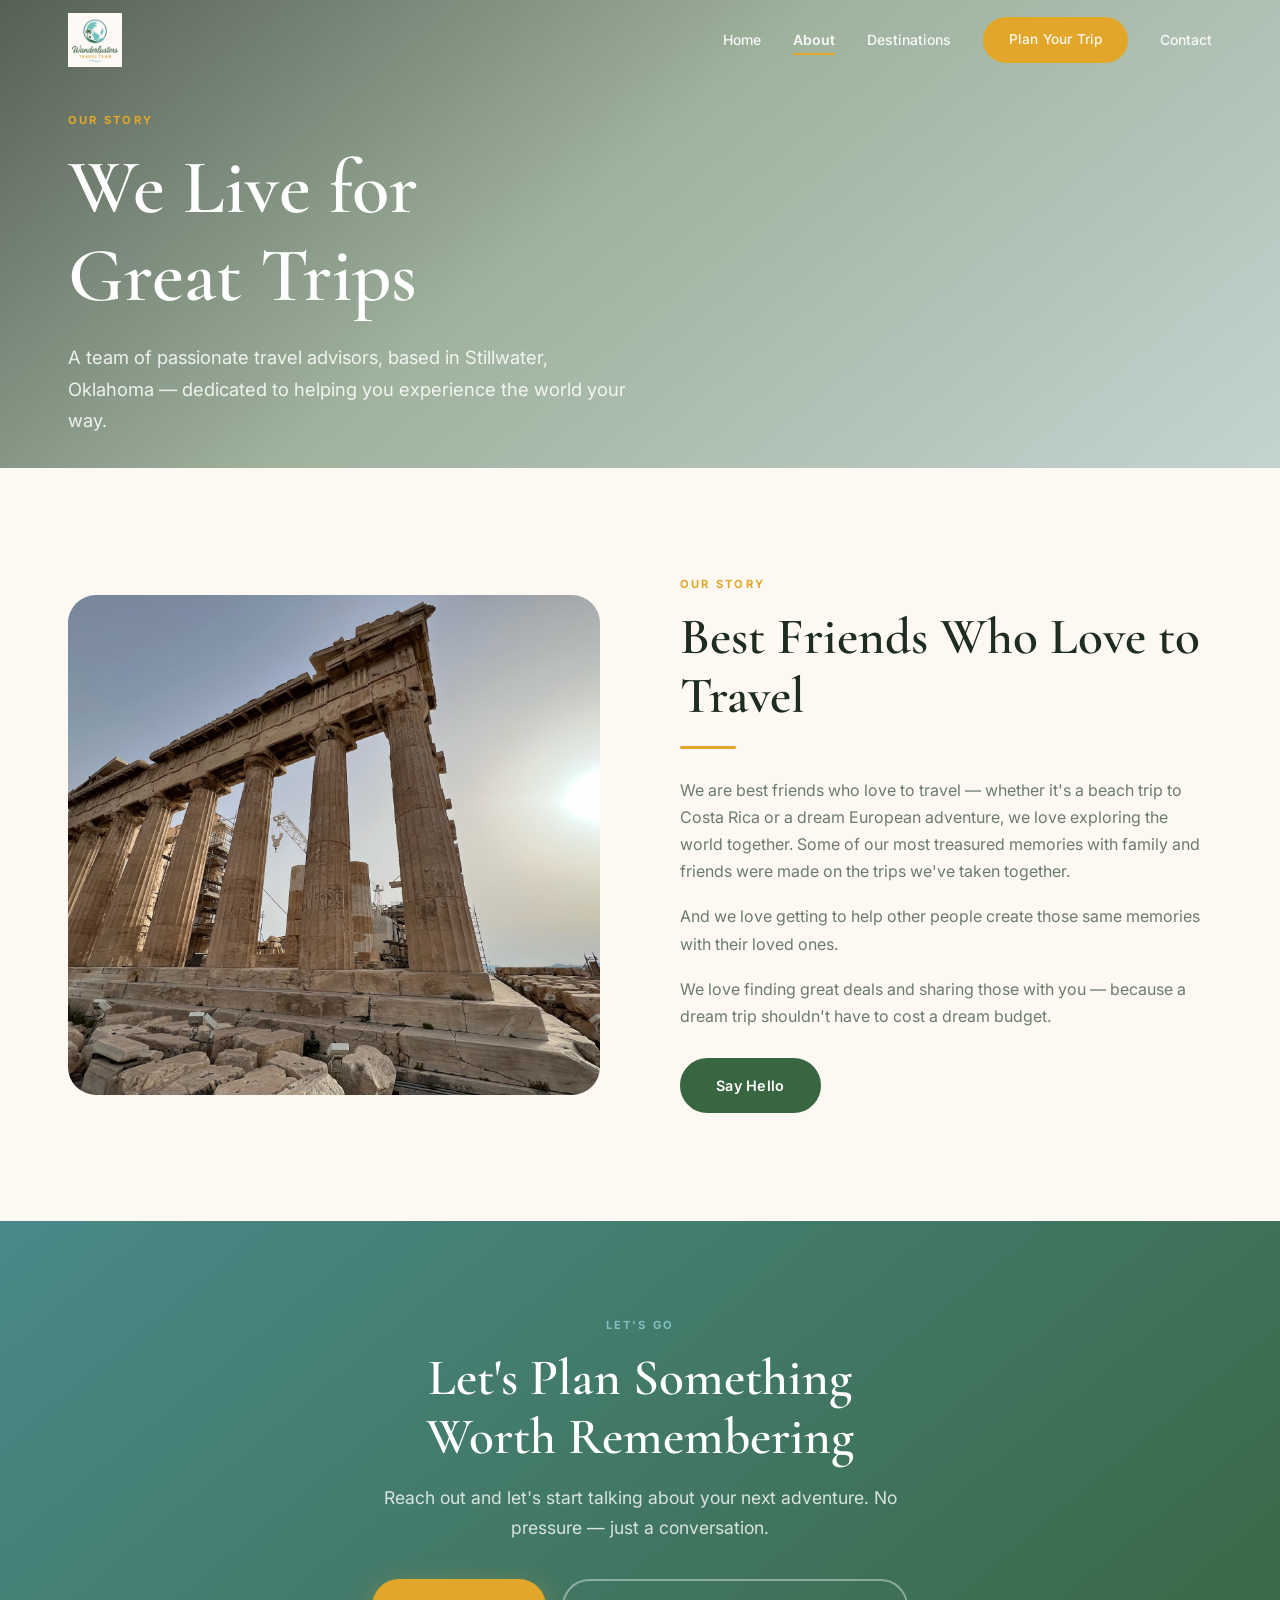
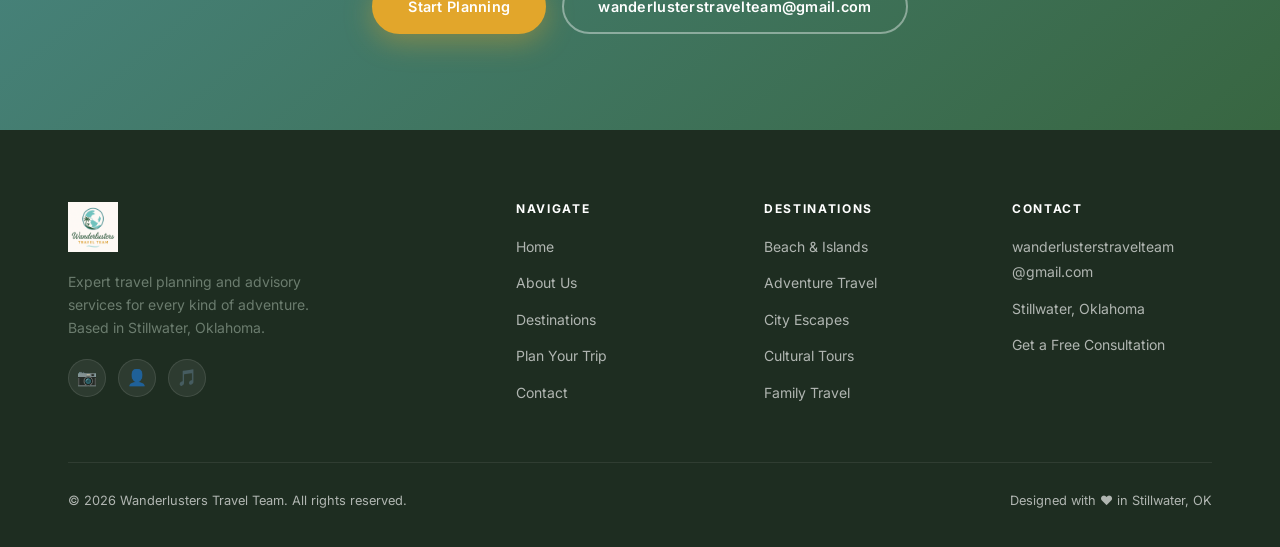
==== about.html @ 7031a309 "initial commit" ====
<!DOCTYPE html>
<html lang="en">
<head>
  <meta charset="UTF-8" />
  <meta name="viewport" content="width=device-width, initial-scale=1.0" />
  <title>About Us — Wanderlusters Travel Team</title>
  <meta name="description" content="Learn about the Wanderlusters Travel Team — passionate travel advisors based in Stillwater, Oklahoma." />
  <link rel="stylesheet" href="css/style.css" />
</head>
<body>

  <!-- ═══ NAVBAR ═══ -->
  <nav class="navbar" role="navigation" aria-label="Main navigation">
    <div class="nav-inner">
      <a href="index.html" class="nav-logo" aria-label="Wanderlusters Home">
        <img src="assets/logo.jpeg" alt="Wanderlusters Travel Team" />
      </a>
      <div class="nav-links" role="menubar">
        <a href="index.html" role="menuitem">Home</a>
        <a href="about.html" role="menuitem">About</a>
        <a href="destinations.html" role="menuitem">Destinations</a>
        <a href="plan.html" class="btn btn-primary" role="menuitem">Plan Your Trip</a>
        <a href="contact.html" role="menuitem">Contact</a>
      </div>
      <button class="hamburger" aria-label="Open menu" aria-expanded="false">
        <span></span><span></span><span></span>
      </button>
    </div>
  </nav>
  <div class="mobile-nav" role="menu">
    <a href="index.html">Home</a>
    <a href="about.html">About</a>
    <a href="destinations.html">Destinations</a>
    <a href="contact.html">Contact</a>
    <a href="plan.html" class="btn btn-primary">Plan Your Trip</a>
  </div>

  <!-- ═══ HERO ═══ -->
  <section class="hero hero-sm" aria-label="Page hero">
    <!-- Replace with your own photo -->
    <div class="hero-bg" style="background-image: url('https://images.unsplash.com/photo-1501785888041-af3ef285b470?w=1920&q=80');"></div>
    <div class="hero-content">
      <span class="section-label">Our Story</span>
      <h1>We Live for<br>Great Trips</h1>
      <p>A team of passionate travel advisors, based in Stillwater, Oklahoma — dedicated to helping you experience the world your way.</p>
    </div>
  </section>

  <!-- ═══ OUR STORY ═══ -->
  <section class="section">
    <div class="container">
      <div class="about-story">
        <div class="about-story-img fade-up">
          <img src="assets/athens.jpg" alt="Wanderlusters Travel — Athens, Greece" loading="lazy" />
        </div>
        <div class="about-story-text fade-up delay-2">
          <span class="section-label">Our Story</span>
          <h2>Best Friends Who Love to Travel</h2>
          <div class="divider"></div>
          <p>We are best friends who love to travel — whether it's a beach trip to Costa Rica or a dream European adventure, we love exploring the world together. Some of our most treasured memories with family and friends were made on the trips we've taken together.</p>
          <p>And we love getting to help other people create those same memories with their loved ones.</p>
          <p>We love finding great deals and sharing those with you — because a dream trip shouldn't have to cost a dream budget.</p>
          <a href="mailto:wanderlusterstravelteam@gmail.com" class="btn btn-green" style="margin-top: 10px;">Say Hello</a>
        </div>
      </div>
    </div>
  </section>

  <!-- ═══ CTA BANNER ═══ -->
  <section class="cta-banner">
    <div class="container">
      <span class="section-label" style="color: var(--light-teal);">Let's Go</span>
      <h2>Let's Plan Something<br>Worth Remembering</h2>
      <p>Reach out and let's start talking about your next adventure. No pressure — just a conversation.</p>
      <div style="display:flex; gap:16px; justify-content:center; flex-wrap:wrap; margin-top:8px;">
        <a href="plan.html" class="btn btn-primary">Start Planning</a>
        <a href="mailto:wanderlusterstravelteam@gmail.com" class="btn btn-outline" style="border-color:rgba(255,255,255,0.4); color:#fff;">wanderlusterstravelteam@gmail.com</a>
      </div>
    </div>
  </section>

  <!-- ═══ FOOTER ═══ -->
  <footer class="footer">
    <div class="container">
      <div class="footer-grid">
        <div class="footer-brand">
          <img src="assets/logo.jpeg" alt="Wanderlusters Travel Team" class="footer-logo" />
          <p>Expert travel planning and advisory services for every kind of adventure. Based in Stillwater, Oklahoma.</p>
          <div class="footer-social">
            <a href="#" class="social-icon" aria-label="Instagram">📷</a>
            <a href="#" class="social-icon" aria-label="Facebook">👤</a>
            <a href="#" class="social-icon" aria-label="TikTok">🎵</a>
          </div>
        </div>
        <div class="footer-col">
          <h4>Navigate</h4>
          <ul>
            <li><a href="index.html">Home</a></li>
            <li><a href="about.html">About Us</a></li>
            <li><a href="destinations.html">Destinations</a></li>
            <li><a href="plan.html">Plan Your Trip</a></li>
            <li><a href="contact.html">Contact</a></li>
          </ul>
        </div>
        <div class="footer-col">
          <h4>Destinations</h4>
          <ul>
            <li><a href="destinations.html">Beach &amp; Islands</a></li>
            <li><a href="destinations.html">Adventure Travel</a></li>
            <li><a href="destinations.html">City Escapes</a></li>
            <li><a href="destinations.html">Cultural Tours</a></li>
            <li><a href="destinations.html">Family Travel</a></li>
          </ul>
        </div>
        <div class="footer-col">
          <h4>Contact</h4>
          <ul>
            <li><a href="mailto:wanderlusterstravelteam@gmail.com">wanderlusterstravelteam<br>@gmail.com</a></li>
            <li><a href="contact.html">Stillwater, Oklahoma</a></li>
            <li><a href="plan.html">Get a Free Consultation</a></li>
          </ul>
        </div>
      </div>
      <div class="footer-bottom">
        <span>&copy; 2026 Wanderlusters Travel Team. All rights reserved.</span>
        <span>Designed with ❤️ in Stillwater, OK</span>
      </div>
    </div>
  </footer>

  <script src="js/main.js"></script>
</body>
</html>
---- css/style.css ----
/* ============================================================
   WANDERLUSTERS TRAVEL TEAM — Global Stylesheet
   ============================================================ */

@import url('https://fonts.googleapis.com/css2?family=Cormorant+Garamond:ital,wght@0,400;0,500;0,600;0,700;1,400;1,600&family=Inter:wght@300;400;500;600;700&display=swap');

/* ── Variables ── */
:root {
  --green:      #386641;
  --teal:       #4A8989;
  --light-teal: #81C0C0;
  --gold:       #E2A62B;
  --cream:      #FDF8F2;
  --dark:       #1E2D21;
  --text:       #2C3E35;
  --muted:      #6B7C6E;
  --white:      #FFFFFF;
  --shadow-sm:  0 2px 12px rgba(56,102,65,0.07);
  --shadow-md:  0 8px 32px rgba(56,102,65,0.11);
  --shadow-lg:  0 24px 64px rgba(56,102,65,0.16);
  --radius-sm:  8px;
  --radius-md:  16px;
  --radius-lg:  28px;
  --nav-height: 80px;
  --ease:       0.25s ease;
  --max-w:      1200px;
}

/* ── Reset ── */
*, *::before, *::after { box-sizing: border-box; margin: 0; padding: 0; }
html { scroll-behavior: smooth; }
body {
  background: var(--cream);
  color: var(--text);
  font-family: 'Inter', system-ui, sans-serif;
  font-size: 16px;
  line-height: 1.6;
  -webkit-font-smoothing: antialiased;
}
img { display: block; max-width: 100%; }
a  { color: inherit; text-decoration: none; }
ul { list-style: none; }
button { cursor: pointer; font-family: inherit; }

/* ── Typography ── */
h1, h2, h3, h4 {
  font-family: 'Cormorant Garamond', Georgia, serif;
  line-height: 1.15;
  color: var(--dark);
}
h1 { font-size: clamp(2.6rem, 6vw, 4.8rem); font-weight: 600; }
h2 { font-size: clamp(2rem, 4vw, 3.2rem);   font-weight: 600; }
h3 { font-size: clamp(1.3rem, 2.5vw, 1.9rem); font-weight: 500; }
h4 { font-size: 1.15rem; font-weight: 500; }
p  { color: var(--muted); font-size: 1rem; line-height: 1.7; }

.section-label {
  display: block;
  font-size: 0.7rem;
  font-weight: 700;
  letter-spacing: 0.2em;
  text-transform: uppercase;
  color: var(--gold);
  margin-bottom: 14px;
}

/* ── Layout ── */
.container   { max-width: var(--max-w); margin: 0 auto; padding: 0 28px; }
.section     { padding: 108px 0; }
.section-sm  { padding: 64px 0; }
.text-center { text-align: center; }

/* ── Buttons ── */
.btn {
  display: inline-flex;
  align-items: center;
  justify-content: center;
  gap: 8px;
  padding: 14px 34px;
  border-radius: 99px;
  font-size: 0.9rem;
  font-weight: 600;
  font-family: 'Inter', sans-serif;
  letter-spacing: 0.02em;
  border: 2px solid transparent;
  transition: all var(--ease);
  white-space: nowrap;
}
.btn-primary          { background: var(--gold); color: var(--white); border-color: var(--gold); }
.btn-primary:hover    { background: #c98e1f; border-color: #c98e1f; transform: translateY(-2px); box-shadow: 0 8px 24px rgba(226,166,43,0.38); }
.btn-outline          { background: transparent; color: var(--white); border-color: rgba(255,255,255,0.65); }
.btn-outline:hover    { background: rgba(255,255,255,0.15); border-color: var(--white); }
.btn-green            { background: var(--green); color: var(--white); border-color: var(--green); }
.btn-green:hover      { background: #2d5234; border-color: #2d5234; transform: translateY(-2px); box-shadow: 0 8px 24px rgba(56,102,65,0.35); }
.btn-outline-dark     { background: transparent; color: var(--green); border-color: var(--green); }
.btn-outline-dark:hover { background: var(--green); color: var(--white); }

/* ── Navbar ── */
.navbar {
  position: fixed;
  top: 0; left: 0; right: 0;
  z-index: 1000;
  height: var(--nav-height);
  display: flex;
  align-items: center;
  transition: background var(--ease), box-shadow var(--ease);
}
.navbar.transparent { background: transparent; }
.navbar.scrolled, .navbar.solid {
  background: rgba(253,248,242,0.97);
  backdrop-filter: blur(16px);
  -webkit-backdrop-filter: blur(16px);
  box-shadow: 0 1px 0 rgba(56,102,65,0.09);
}
.nav-inner {
  display: flex;
  align-items: center;
  justify-content: space-between;
  width: 100%;
  max-width: var(--max-w);
  margin: 0 auto;
  padding: 0 28px;
}
.nav-logo img { height: 54px; width: auto; }

.nav-links {
  display: flex;
  align-items: center;
  gap: 32px;
}
.nav-links > a {
  font-size: 0.875rem;
  font-weight: 500;
  color: var(--text);
  position: relative;
  transition: color var(--ease);
}
.nav-links > a::after {
  content: '';
  position: absolute;
  bottom: -4px; left: 0; right: 0;
  height: 2px;
  background: var(--gold);
  transform: scaleX(0);
  transition: transform var(--ease);
}
.nav-links > a:hover          { color: var(--green); }
.nav-links > a:hover::after,
.nav-links > a.active::after  { transform: scaleX(1); }
.nav-links > a.active         { color: var(--green); font-weight: 600; }
.nav-links .btn               { padding: 10px 24px; font-size: 0.85rem; }

.navbar.transparent .nav-links > a       { color: rgba(255,255,255,0.92); }
.navbar.transparent .nav-links > a:hover { color: var(--white); }

/* Hamburger */
.hamburger {
  display: none;
  flex-direction: column;
  gap: 5px;
  background: none;
  border: none;
  padding: 6px;
}
.hamburger span {
  display: block;
  width: 24px; height: 2px;
  background: var(--text);
  border-radius: 2px;
  transition: all 0.3s;
}
.navbar.transparent .hamburger span { background: var(--white); }

/* Mobile nav drawer */
.mobile-nav {
  display: none;
  position: fixed;
  top: var(--nav-height); left: 0; right: 0;
  background: var(--cream);
  padding: 20px 24px 28px;
  box-shadow: var(--shadow-md);
  z-index: 999;
  flex-direction: column;
  gap: 4px;
  border-top: 1px solid rgba(56,102,65,0.07);
}
.mobile-nav.open { display: flex; }
.mobile-nav a {
  padding: 13px 16px;
  font-size: 1rem;
  font-weight: 500;
  color: var(--text);
  border-radius: var(--radius-sm);
  transition: background var(--ease), color var(--ease);
}
.mobile-nav a:hover         { background: rgba(56,102,65,0.06); color: var(--green); }
.mobile-nav .btn            { margin-top: 10px; text-align: center; }

/* ── Hero ── */
.hero {
  position: relative;
  height: 100vh;
  min-height: 620px;
  display: flex;
  align-items: center;
  overflow: hidden;
}
.hero-bg {
  position: absolute;
  inset: 0;
  background-size: cover;
  background-position: center;
  background-repeat: no-repeat;
}
.hero-bg::after {
  content: '';
  position: absolute;
  inset: 0;
  background: linear-gradient(
    140deg,
    rgba(30,45,33,0.75) 0%,
    rgba(56,102,65,0.48) 45%,
    rgba(74,137,137,0.32) 100%
  );
}
.hero-content {
  position: relative;
  z-index: 1;
  width: 100%;
  max-width: var(--max-w);
  margin: 0 auto;
  padding: calc(var(--nav-height) + 20px) 28px 0;
}
.hero-content h1          { color: var(--white); margin-bottom: 22px; }
.hero-content p           { color: rgba(255,255,255,0.86); font-size: 1.15rem; max-width: 560px; margin-bottom: 40px; }
.hero-cta                 { display: flex; gap: 16px; flex-wrap: wrap; }
.hero-sm                  { height: 52vh; min-height: 380px; }
.hero-sm .hero-content    { padding-top: calc(var(--nav-height) + 40px); }

/* Scroll indicator */
.scroll-hint {
  position: absolute;
  bottom: 36px; left: 50%;
  transform: translateX(-50%);
  z-index: 1;
  display: flex;
  flex-direction: column;
  align-items: center;
  gap: 8px;
  color: rgba(255,255,255,0.55);
  font-size: 0.7rem;
  letter-spacing: 0.15em;
  text-transform: uppercase;
}
.scroll-hint-line {
  width: 1px;
  height: 48px;
  background: linear-gradient(to bottom, transparent, rgba(255,255,255,0.45));
  animation: scrollPulse 2s ease infinite;
}
@keyframes scrollPulse {
  0%, 100% { opacity: 0.4; }
  50%       { opacity: 1; }
}

/* ── Section Headings ── */
.section-heading          { margin-bottom: 60px; }
.section-heading h2       { margin-bottom: 16px; }
.section-heading p        { font-size: 1.05rem; max-width: 580px; }
.section-heading.centered { text-align: center; }
.section-heading.centered p { margin: 0 auto; }

/* ── Destination Cards ── */
.card-grid   { display: grid; grid-template-columns: repeat(3, 1fr); gap: 28px; }
.card-grid-2 { grid-template-columns: repeat(2, 1fr); }

.dest-card {
  border-radius: var(--radius-md);
  overflow: hidden;
  background: var(--white);
  box-shadow: var(--shadow-sm);
  transition: transform var(--ease), box-shadow var(--ease);
}
.dest-card:hover { transform: translateY(-7px); box-shadow: var(--shadow-lg); }

.dest-card-img       { height: 230px; overflow: hidden; position: relative; }
.dest-card-img img   { width: 100%; height: 100%; object-fit: cover; transition: transform 0.45s ease; }
.dest-card:hover .dest-card-img img { transform: scale(1.07); }

.dest-card-badge {
  position: absolute;
  top: 14px; left: 14px;
  background: var(--gold);
  color: var(--white);
  font-size: 0.68rem;
  font-weight: 700;
  letter-spacing: 0.08em;
  text-transform: uppercase;
  padding: 5px 13px;
  border-radius: 99px;
}
.dest-card-body     { padding: 22px; }
.dest-card-body h3  { font-size: 1.3rem; margin-bottom: 7px; }
.dest-card-body p   { font-size: 0.875rem; line-height: 1.55; margin-bottom: 16px; }
.dest-card-footer   { display: flex; align-items: center; justify-content: space-between; }
.dest-tag {
  background: rgba(74,137,137,0.1);
  color: var(--teal);
  padding: 5px 13px;
  border-radius: 99px;
  font-size: 0.75rem;
  font-weight: 600;
}
.dest-card-footer a {
  font-size: 0.82rem;
  font-weight: 600;
  color: var(--green);
  transition: color var(--ease);
}
.dest-card-footer a:hover { color: var(--teal); }

/* ── Steps / How It Works ── */
.steps-grid { display: grid; grid-template-columns: repeat(3, 1fr); gap: 44px; text-align: center; }
.step-icon {
  width: 76px; height: 76px;
  border-radius: 50%;
  background: linear-gradient(135deg, var(--light-teal), var(--teal));
  display: flex; align-items: center; justify-content: center;
  margin: 0 auto 22px;
  font-size: 1.8rem;
}
.step-num {
  display: block;
  font-size: 0.72rem;
  font-weight: 700;
  color: var(--gold);
  letter-spacing: 0.18em;
  text-transform: uppercase;
  margin-bottom: 8px;
}
.step h3 { font-size: 1.35rem; margin-bottom: 12px; }
.step p  { font-size: 0.93rem; }

/* ── Value Props ── */
.values-grid  { display: grid; grid-template-columns: repeat(3, 1fr); gap: 28px; }
.value-item {
  padding: 36px 28px;
  border-radius: var(--radius-md);
  border: 1.5px solid rgba(129,192,192,0.22);
  background: var(--white);
  transition: border-color var(--ease), box-shadow var(--ease), transform var(--ease);
}
.value-item:hover { border-color: var(--light-teal); box-shadow: var(--shadow-md); transform: translateY(-4px); }
.value-icon  { font-size: 2.2rem; margin-bottom: 18px; }
.value-item h3 { font-size: 1.3rem; margin-bottom: 12px; }
.value-item p  { font-size: 0.9rem; }

/* ── Testimonials ── */
.testimonials-section             { background: var(--green); }
.testimonials-section .section-label { color: var(--light-teal); }
.testimonials-section h2          { color: var(--white); }
.testimonials-section > .container > .section-heading p { color: rgba(255,255,255,0.7); }

.testimonials-grid { display: grid; grid-template-columns: repeat(3, 1fr); gap: 24px; }
.testimonial-card {
  background: rgba(255,255,255,0.08);
  border: 1px solid rgba(255,255,255,0.13);
  border-radius: var(--radius-md);
  padding: 28px;
  transition: background var(--ease);
}
.testimonial-card:hover { background: rgba(255,255,255,0.13); }
.testimonial-stars  { color: var(--gold); font-size: 0.95rem; margin-bottom: 16px; letter-spacing: 2px; }
.testimonial-text   { color: rgba(255,255,255,0.88); font-size: 0.95rem; line-height: 1.7; font-style: italic; margin-bottom: 22px; }
.testimonial-author { display: flex; align-items: center; gap: 13px; }
.testimonial-avatar {
  width: 46px; height: 46px;
  border-radius: 50%;
  background: var(--light-teal);
  display: flex; align-items: center; justify-content: center;
  font-weight: 700; font-size: 1.05rem;
  color: var(--white); flex-shrink: 0;
}
.testimonial-name { font-weight: 600; font-size: 0.9rem; color: var(--white); display: block; }
.testimonial-loc  { font-size: 0.77rem; color: rgba(255,255,255,0.52); }

/* ── CTA Banner ── */
.cta-banner {
  background: linear-gradient(140deg, var(--teal) 0%, var(--green) 100%);
  text-align: center;
  padding: 96px 28px;
}
.cta-banner h2   { color: var(--white); margin-bottom: 16px; }
.cta-banner p    { color: rgba(255,255,255,0.8); font-size: 1.1rem; margin: 0 auto 36px; max-width: 540px; }
.cta-banner .btn-primary { box-shadow: 0 8px 28px rgba(226,166,43,0.4); }

/* ── Divider ── */
.divider {
  width: 56px; height: 3px;
  background: var(--gold);
  border-radius: 2px;
  margin: 20px 0 28px;
}
.divider.centered { margin: 20px auto 28px; }

/* ── Forms ── */
.form-grid    { display: grid; grid-template-columns: 1fr 1fr; gap: 20px; }
.form-group   { display: flex; flex-direction: column; gap: 7px; }
.form-group.full { grid-column: 1 / -1; }

label {
  font-size: 0.82rem;
  font-weight: 600;
  color: var(--text);
  letter-spacing: 0.02em;
}
input[type="text"],
input[type="email"],
input[type="tel"],
input[type="number"],
input[type="date"],
select,
textarea {
  padding: 13px 16px;
  border: 1.5px solid rgba(74,137,137,0.22);
  border-radius: var(--radius-sm);
  background: var(--cream);
  color: var(--text);
  font-size: 0.95rem;
  font-family: 'Inter', sans-serif;
  outline: none;
  transition: border-color var(--ease), box-shadow var(--ease);
  width: 100%;
  -webkit-appearance: none;
}
input::placeholder, textarea::placeholder { color: #aabcb2; }
input:focus, select:focus, textarea:focus {
  border-color: var(--teal);
  box-shadow: 0 0 0 3px rgba(74,137,137,0.13);
  background: var(--white);
}
textarea  { resize: vertical; min-height: 130px; }
select    { cursor: pointer; background-image: url("data:image/svg+xml,%3Csvg xmlns='http://www.w3.org/2000/svg' width='12' height='8' viewBox='0 0 12 8'%3E%3Cpath d='M1 1l5 5 5-5' stroke='%236B7C6E' stroke-width='1.5' fill='none' stroke-linecap='round'/%3E%3C/svg%3E"); background-repeat: no-repeat; background-position: right 16px center; padding-right: 40px; }
.form-submit .btn { width: 100%; padding: 16px; font-size: 1rem; border-radius: var(--radius-sm); }

/* Checkbox group */
.checkbox-group     { display: flex; flex-wrap: wrap; gap: 10px; margin-top: 4px; }
.checkbox-label     { display: flex; align-items: center; gap: 8px; cursor: pointer; }
.checkbox-label input[type="checkbox"] {
  width: 18px; height: 18px;
  accent-color: var(--teal);
  flex-shrink: 0;
  border: none; box-shadow: none;
  padding: 0;
}
.checkbox-label span { font-size: 0.88rem; color: var(--text); }

/* ── About Page ── */
.about-story {
  display: grid;
  grid-template-columns: 1fr 1fr;
  gap: 80px;
  align-items: center;
}
.about-story-img   { border-radius: var(--radius-lg); overflow: hidden; height: 500px; }
.about-story-img img { width: 100%; height: 100%; object-fit: cover; }
.about-story-text p  { margin-bottom: 18px; font-size: 1rem; }

.team-grid { display: grid; grid-template-columns: repeat(3, 1fr); gap: 32px; }
.team-card { text-align: center; }
.team-card-img {
  width: 148px; height: 148px;
  border-radius: 50%;
  overflow: hidden;
  margin: 0 auto 22px;
  border: 3px solid var(--light-teal);
}
.team-card-img img  { width: 100%; height: 100%; object-fit: cover; }
.team-card h3       { font-size: 1.25rem; margin-bottom: 4px; }
.team-card .role    { font-size: 0.85rem; color: var(--teal); font-weight: 600; margin-bottom: 12px; display: block; }
.team-card p        { font-size: 0.875rem; }

/* ── Destinations Filter ── */
.filter-bar      { display: flex; gap: 10px; flex-wrap: wrap; margin-bottom: 52px; }
.filter-btn {
  padding: 9px 22px;
  border-radius: 99px;
  border: 1.5px solid rgba(74,137,137,0.28);
  background: var(--white);
  color: var(--muted);
  font-size: 0.84rem;
  font-weight: 500;
  font-family: 'Inter', sans-serif;
  transition: all var(--ease);
}
.filter-btn:hover, .filter-btn.active {
  background: var(--teal);
  color: var(--white);
  border-color: var(--teal);
}
.dest-item { transition: opacity 0.3s, transform 0.3s; }
.dest-item.hidden { display: none; }

/* ── Contact Page ── */
.contact-layout { display: grid; grid-template-columns: 1fr 1.6fr; gap: 80px; align-items: start; }
.contact-details { display: flex; flex-direction: column; gap: 22px; margin-top: 8px; }
.contact-item    { display: flex; gap: 16px; align-items: flex-start; }
.contact-icon {
  width: 46px; height: 46px;
  background: rgba(74,137,137,0.1);
  border-radius: var(--radius-sm);
  display: flex; align-items: center; justify-content: center;
  font-size: 1.15rem; flex-shrink: 0;
}
.ci-label {
  font-size: 0.75rem; font-weight: 700; color: var(--muted);
  text-transform: uppercase; letter-spacing: 0.1em;
  display: block; margin-bottom: 3px;
}
.ci-value { font-size: 0.95rem; color: var(--text); font-weight: 500; }

.contact-form-card { background: var(--white); border-radius: var(--radius-lg); padding: 44px; box-shadow: var(--shadow-md); }
.contact-form-card h3 { font-size: 1.6rem; margin-bottom: 28px; }

/* ── Plan Page ── */
.plan-layout { display: grid; grid-template-columns: 1fr 1.8fr; gap: 72px; align-items: start; }
.plan-sidebar h3   { font-size: 1.5rem; margin-bottom: 12px; }
.plan-sidebar p    { margin-bottom: 24px; font-size: 0.95rem; }
.plan-checklist    { display: flex; flex-direction: column; gap: 14px; }
.plan-check-item   { display: flex; gap: 13px; align-items: flex-start; }
.plan-check-icon   { width: 28px; height: 28px; border-radius: 50%; background: rgba(74,137,137,0.12); display: flex; align-items: center; justify-content: center; font-size: 0.85rem; flex-shrink: 0; margin-top: 1px; }
.plan-check-text   { font-size: 0.9rem; color: var(--text); font-weight: 500; }

.form-card { background: var(--white); border-radius: var(--radius-lg); padding: 44px; box-shadow: var(--shadow-md); }
.form-card h3 { font-size: 1.6rem; margin-bottom: 6px; }
.form-card .subtitle { font-size: 0.92rem; margin-bottom: 32px; }

/* ── Footer ── */
.footer { background: var(--dark); color: rgba(255,255,255,0.65); padding: 72px 0 36px; }
.footer-grid {
  display: grid;
  grid-template-columns: 2fr 1fr 1fr 1fr;
  gap: 48px;
  margin-bottom: 56px;
}
.footer-logo        { height: 50px; width: auto; margin-bottom: 18px; }
.footer-brand p     { font-size: 0.875rem; line-height: 1.65; max-width: 280px; }
.footer-col h4 {
  font-family: 'Inter', sans-serif;
  font-size: 0.75rem; font-weight: 700;
  letter-spacing: 0.14em; text-transform: uppercase;
  color: var(--white); margin-bottom: 18px;
}
.footer-col ul  { display: flex; flex-direction: column; gap: 11px; }
.footer-col a   { font-size: 0.875rem; transition: color var(--ease); }
.footer-col a:hover { color: var(--gold); }
.footer-social  { display: flex; gap: 12px; margin-top: 20px; }
.social-icon {
  width: 38px; height: 38px;
  border-radius: 50%;
  background: rgba(255,255,255,0.07);
  border: 1px solid rgba(255,255,255,0.1);
  display: flex; align-items: center; justify-content: center;
  font-size: 1rem;
  transition: background var(--ease), border-color var(--ease);
}
.social-icon:hover { background: var(--gold); border-color: var(--gold); }
.footer-bottom {
  border-top: 1px solid rgba(255,255,255,0.08);
  padding-top: 28px;
  display: flex;
  justify-content: space-between;
  align-items: center;
  font-size: 0.8rem;
}
.footer-bottom a:hover { color: var(--gold); }

/* ── Animations ── */
.fade-up { opacity: 0; transform: translateY(32px); transition: opacity 0.65s ease, transform 0.65s ease; }
.fade-up.visible { opacity: 1; transform: translateY(0); }
.fade-up.delay-1 { transition-delay: 0.1s; }
.fade-up.delay-2 { transition-delay: 0.2s; }
.fade-up.delay-3 { transition-delay: 0.3s; }
.fade-up.delay-4 { transition-delay: 0.4s; }
.fade-up.delay-5 { transition-delay: 0.5s; }

/* ── Responsive ── */
@media (max-width: 1024px) {
  .card-grid          { grid-template-columns: repeat(2, 1fr); }
  .footer-grid        { grid-template-columns: 1fr 1fr; gap: 36px; }
  .about-story        { grid-template-columns: 1fr; gap: 44px; }
  .contact-layout     { grid-template-columns: 1fr; gap: 44px; }
  .plan-layout        { grid-template-columns: 1fr; gap: 44px; }
  .testimonials-grid  { grid-template-columns: 1fr 1fr; }
  .values-grid        { grid-template-columns: 1fr 1fr; }
}
@media (max-width: 768px) {
  .section            { padding: 72px 0; }
  .section-heading    { margin-bottom: 40px; }
  .nav-links          { display: none; }
  .hamburger          { display: flex; }
  .card-grid          { grid-template-columns: 1fr; }
  .steps-grid         { grid-template-columns: 1fr; gap: 36px; }
  .values-grid        { grid-template-columns: 1fr; }
  .testimonials-grid  { grid-template-columns: 1fr; }
  .form-grid          { grid-template-columns: 1fr; }
  .team-grid          { grid-template-columns: 1fr 1fr; }
  .footer-grid        { grid-template-columns: 1fr; }
  .footer-bottom      { flex-direction: column; gap: 10px; text-align: center; }
  .hero-cta           { flex-direction: column; }
  .hero-cta .btn      { text-align: center; }
}
@media (max-width: 480px) {
  h1 { font-size: 2.3rem; }
  h2 { font-size: 1.9rem; }
  .contact-form-card  { padding: 28px 20px; }
  .form-card          { padding: 28px 20px; }
  .team-grid          { grid-template-columns: 1fr; }
}

/* ── Review Strip ── */
.review-strip {
  background: var(--green);
  padding: 40px 0;
}
.review-strip__inner {
  display: flex;
  flex-direction: column;
  align-items: center;
  text-align: center;
  gap: 12px;
  max-width: 720px;
  margin: 0 auto;
}
.review-strip__stars {
  color: var(--gold);
  font-size: 1.3rem;
  letter-spacing: 0.1em;
}
.review-strip__quote {
  font-family: 'Cormorant Garamond', serif;
  font-size: 1.35rem;
  font-style: italic;
  color: #fff;
  line-height: 1.5;
  margin: 0;
}
.review-strip__attr {
  font-size: 0.8rem;
  font-weight: 600;
  color: rgba(255,255,255,0.6);
  text-transform: uppercase;
  letter-spacing: 0.12em;
}

/* ── Email Bar ── */
.email-bar {
  background: var(--dark);
  padding: 52px 0;
}
.email-bar__inner {
  display: flex;
  align-items: center;
  justify-content: space-between;
  gap: 32px;
  flex-wrap: wrap;
}
.email-bar__text h3 {
  color: #fff;
  font-size: 1.8rem;
  margin-top: 6px;
}
.email-bar__link {
  display: inline-block;
  color: var(--light-teal);
  font-size: 1.05rem;
  font-weight: 600;
  border-bottom: 2px solid var(--light-teal);
  padding-bottom: 2px;
  transition: color var(--ease), border-color var(--ease);
  white-space: nowrap;
}
.email-bar__link:hover {
  color: #fff;
  border-color: #fff;
}
@media (max-width: 768px) {
  .email-bar__inner { flex-direction: column; text-align: center; }
}

/* ── Radio group ── */
.radio-group {
  display: flex;
  flex-wrap: wrap;
  gap: 10px;
  margin-top: 4px;
}
.radio-group--stacked {
  flex-direction: column;
  gap: 12px;
}
.radio-label {
  display: flex;
  align-items: center;
  gap: 10px;
  cursor: pointer;
}
.radio-label input[type="radio"] {
  width: 18px;
  height: 18px;
  accent-color: var(--teal);
  flex-shrink: 0;
  border: none;
  box-shadow: none;
  padding: 0;
  cursor: pointer;
}
.radio-label span {
  font-size: 0.9rem;
  color: var(--text);
}

/* ── Stacked checkboxes ── */
.checkbox-group--stacked {
  flex-direction: column;
  gap: 12px;
}

/* ── Form hint (inline label note) ── */
.form-hint {
  font-size: 0.75rem;
  font-weight: 400;
  color: var(--muted);
  font-style: italic;
  margin-left: 6px;
  letter-spacing: 0;
  text-transform: none;
}
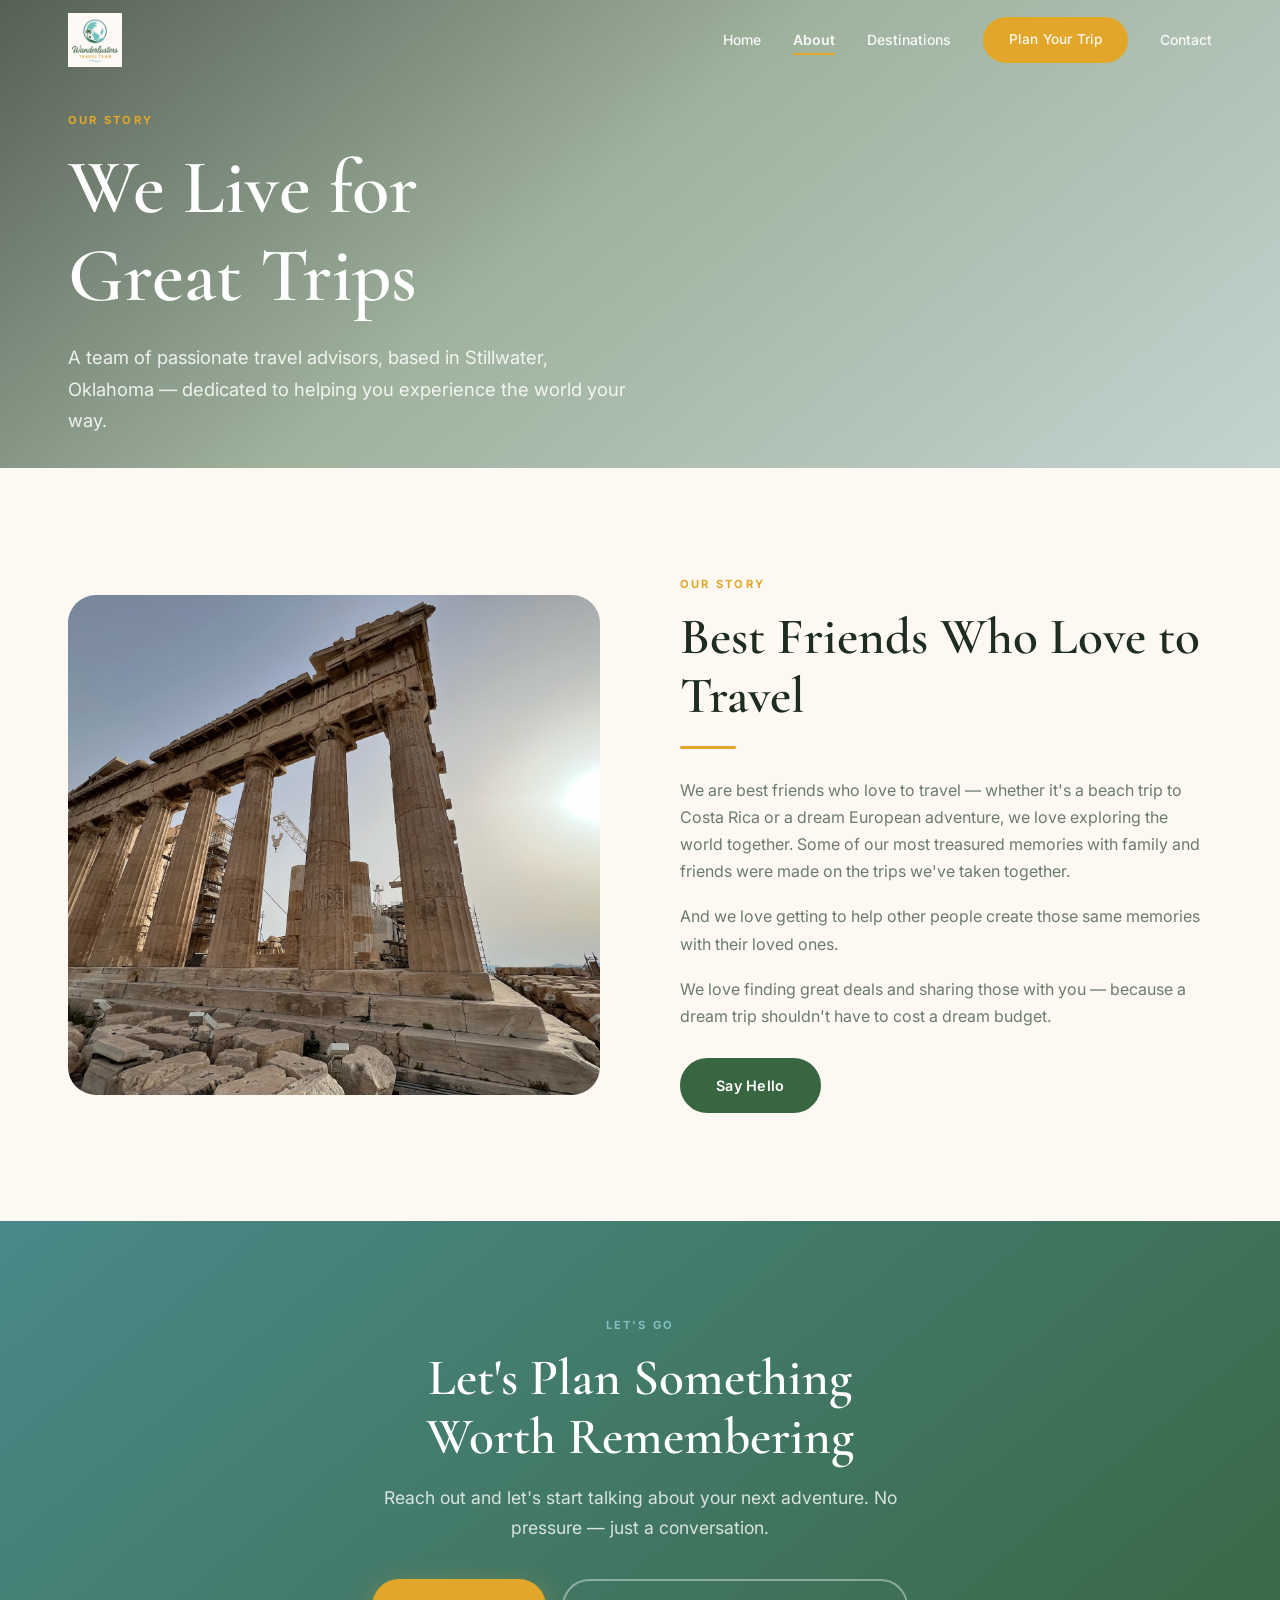
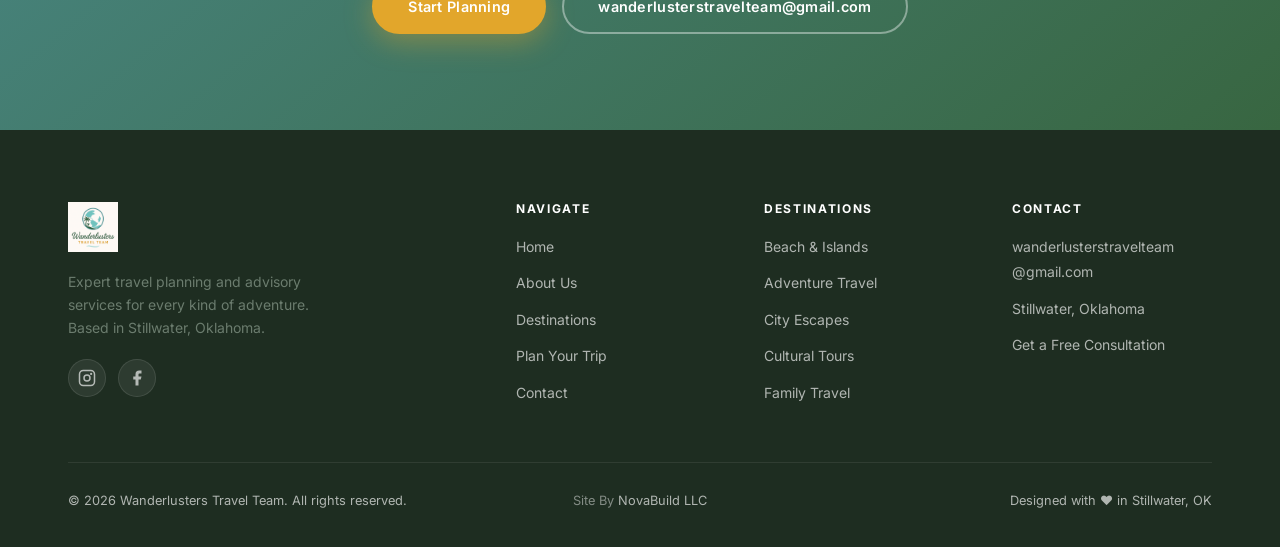
==== commit 9eb578d8: "update social media links remove tiktok" ====
--- a/about.html
+++ b/about.html
@@ -87,9 +87,8 @@
           <img src="assets/logo.jpeg" alt="Wanderlusters Travel Team" class="footer-logo" />
           <p>Expert travel planning and advisory services for every kind of adventure. Based in Stillwater, Oklahoma.</p>
           <div class="footer-social">
-            <a href="#" class="social-icon" aria-label="Instagram">📷</a>
-            <a href="#" class="social-icon" aria-label="Facebook">👤</a>
-            <a href="#" class="social-icon" aria-label="TikTok">🎵</a>
+            <a href="https://www.instagram.com/wanderlusterstravelteam?igsh=MXJ0aWpsd3dhaW41Mw==" class="social-icon" aria-label="Instagram" target="_blank" rel="noopener noreferrer"><svg xmlns="http://www.w3.org/2000/svg" width="18" height="18" viewBox="0 0 24 24" fill="none" stroke="currentColor" stroke-width="2" stroke-linecap="round" stroke-linejoin="round" aria-hidden="true"><rect x="2" y="2" width="20" height="20" rx="5"/><circle cx="12" cy="12" r="4"/><circle cx="17.5" cy="6.5" r="1.5" fill="currentColor" stroke="none"/></svg></a>
+            <a href="https://www.facebook.com/share/18E2jfT5Za/?mibextid=wwXIfr" class="social-icon" aria-label="Facebook" target="_blank" rel="noopener noreferrer"><svg xmlns="http://www.w3.org/2000/svg" width="18" height="18" viewBox="0 0 24 24" fill="currentColor" aria-hidden="true"><path d="M18 2h-3a5 5 0 0 0-5 5v3H7v4h3v8h4v-8h3l1-4h-4V7a1 1 0 0 1 1-1h3z"/></svg></a>
           </div>
         </div>
         <div class="footer-col">
@@ -123,6 +122,7 @@
       </div>
       <div class="footer-bottom">
         <span>&copy; 2026 Wanderlusters Travel Team. All rights reserved.</span>
+        <span class="footer-credit">Site By <a href="https://www.novabuildweb.com" target="_blank" rel="noopener noreferrer">NovaBuild LLC</a></span>
         <span>Designed with ❤️ in Stillwater, OK</span>
       </div>
     </div>
--- a/css/style.css
+++ b/css/style.css
@@ -522,6 +522,79 @@
 .contact-form-card { background: var(--white); border-radius: var(--radius-lg); padding: 44px; box-shadow: var(--shadow-md); }
 .contact-form-card h3 { font-size: 1.6rem; margin-bottom: 28px; }
 
+/* ── Success page ── */
+.success-page {
+  min-height: calc(100vh - var(--nav-height));
+  display: flex;
+  align-items: center;
+  padding: 120px 0 96px;
+  background: var(--cream);
+}
+.success-card {
+  max-width: 620px;
+  margin: 0 auto;
+  text-align: center;
+  background: var(--white);
+  border-radius: var(--radius-lg);
+  padding: 64px 56px;
+  box-shadow: var(--shadow-lg);
+}
+.success-icon {
+  font-size: 3.6rem;
+  line-height: 1;
+  margin-bottom: 24px;
+}
+.success-heading {
+  font-size: clamp(1.8rem, 3.5vw, 2.6rem);
+  color: var(--dark);
+  margin-bottom: 0;
+}
+.success-body {
+  font-size: 1.05rem;
+  color: var(--muted);
+  line-height: 1.75;
+  max-width: 460px;
+  margin: 0 auto;
+}
+.success-actions {
+  display: flex;
+  gap: 14px;
+  justify-content: center;
+  flex-wrap: wrap;
+  margin-top: 36px;
+}
+@media (max-width: 480px) {
+  .success-card { padding: 40px 24px; }
+  .success-actions { flex-direction: column; align-items: center; }
+}
+
+/* ── Contact thank-you state ── */
+.form-thankyou {
+  display: flex;
+  flex-direction: column;
+  align-items: center;
+  text-align: center;
+  padding: 24px 0 8px;
+}
+.form-thankyou__icon {
+  font-size: 3.2rem;
+  margin-bottom: 22px;
+  line-height: 1;
+}
+.form-thankyou__heading {
+  font-size: clamp(1.6rem, 3vw, 2.2rem);
+  color: var(--dark);
+  margin-bottom: 0;
+}
+.form-thankyou__body {
+  font-size: 1rem;
+  color: var(--muted);
+  max-width: 380px;
+  line-height: 1.7;
+  margin: 0 auto;
+}
+.form-thankyou__cta { margin-top: 32px; }
+
 /* ── Plan Page ── */
 .plan-layout { display: grid; grid-template-columns: 1fr 1.8fr; gap: 72px; align-items: start; }
 .plan-sidebar h3   { font-size: 1.5rem; margin-bottom: 12px; }
@@ -572,8 +645,18 @@
   justify-content: space-between;
   align-items: center;
   font-size: 0.8rem;
+  position: relative;
 }
 .footer-bottom a:hover { color: var(--gold); }
+.footer-credit {
+  position: absolute;
+  left: 50%;
+  transform: translateX(-50%);
+  white-space: nowrap;
+  color: rgba(255,255,255,0.45);
+}
+.footer-credit a { color: rgba(255,255,255,0.65); transition: color var(--ease); }
+.footer-credit a:hover { color: var(--gold); }
 
 /* ── Animations ── */
 .fade-up { opacity: 0; transform: translateY(32px); transition: opacity 0.65s ease, transform 0.65s ease; }
@@ -607,6 +690,7 @@
   .team-grid          { grid-template-columns: 1fr 1fr; }
   .footer-grid        { grid-template-columns: 1fr; }
   .footer-bottom      { flex-direction: column; gap: 10px; text-align: center; }
+  .footer-credit      { position: static; transform: none; }
   .hero-cta           { flex-direction: column; }
   .hero-cta .btn      { text-align: center; }
 }
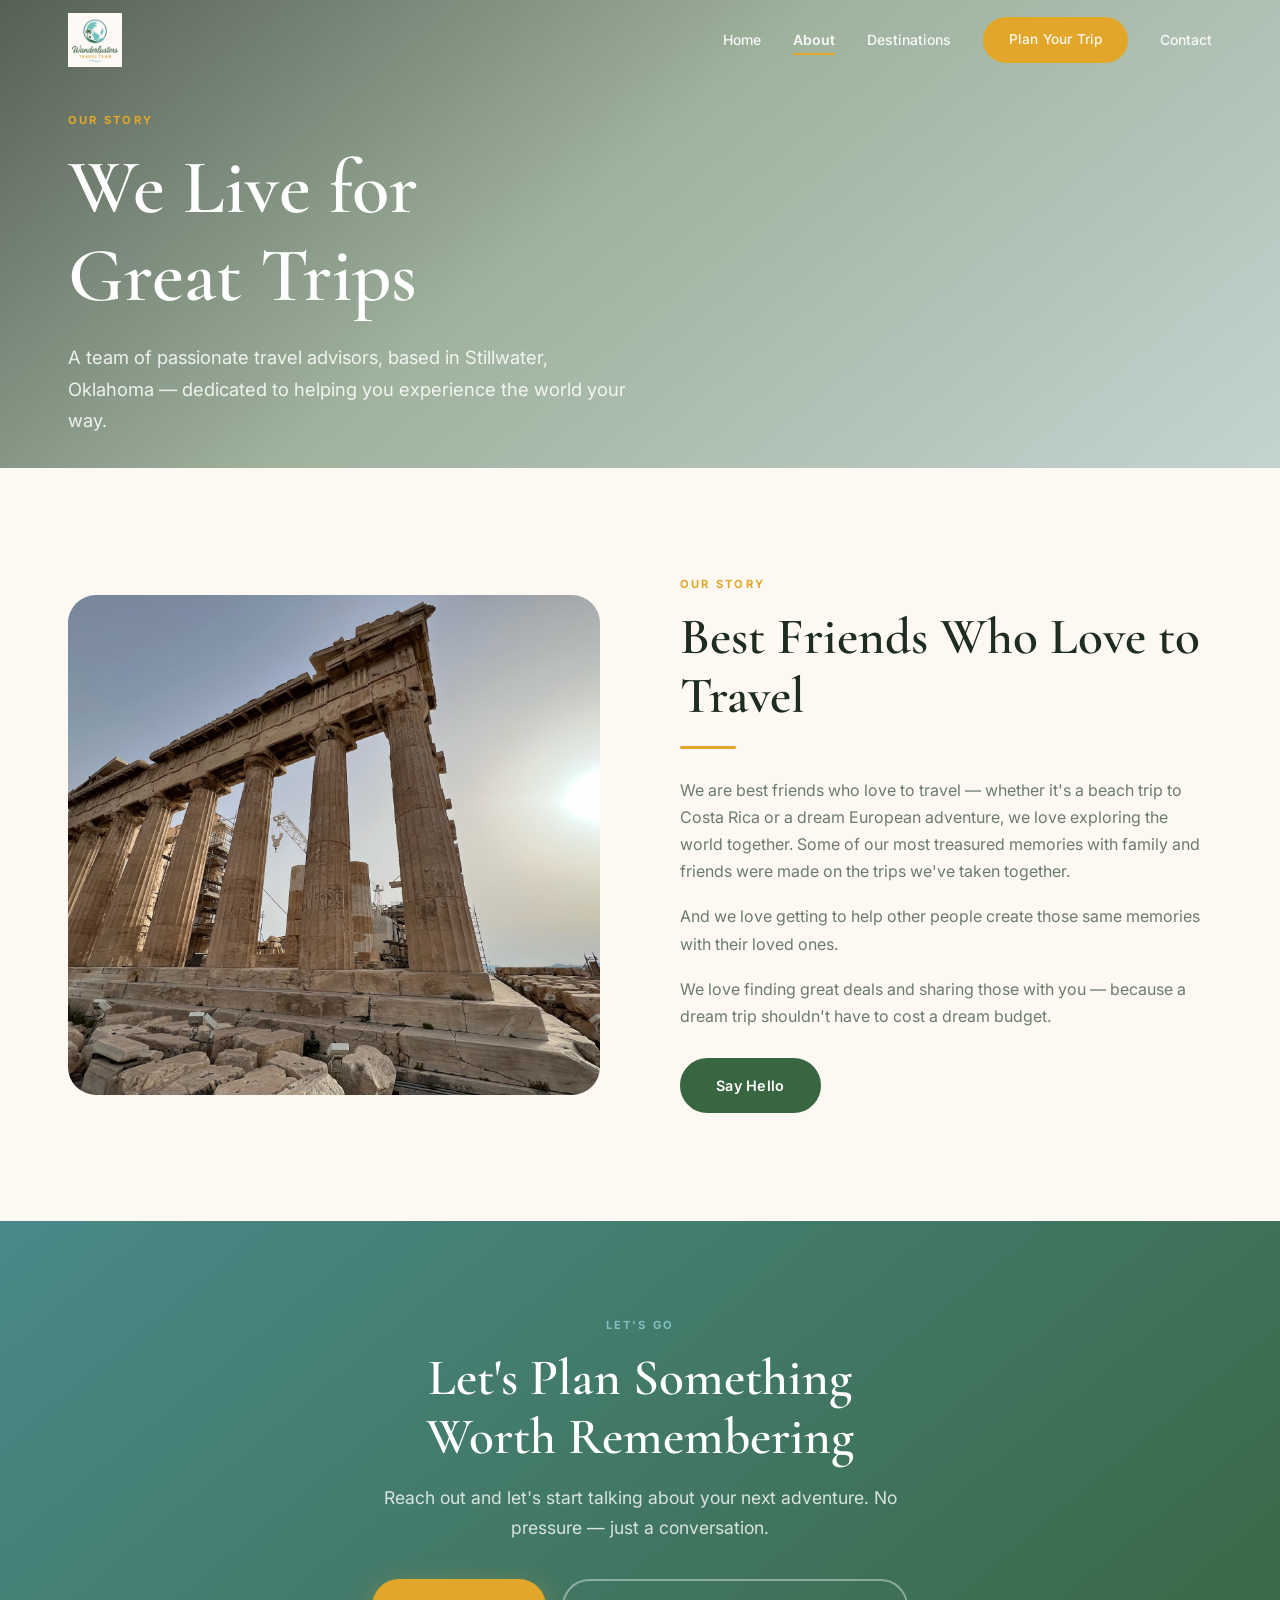
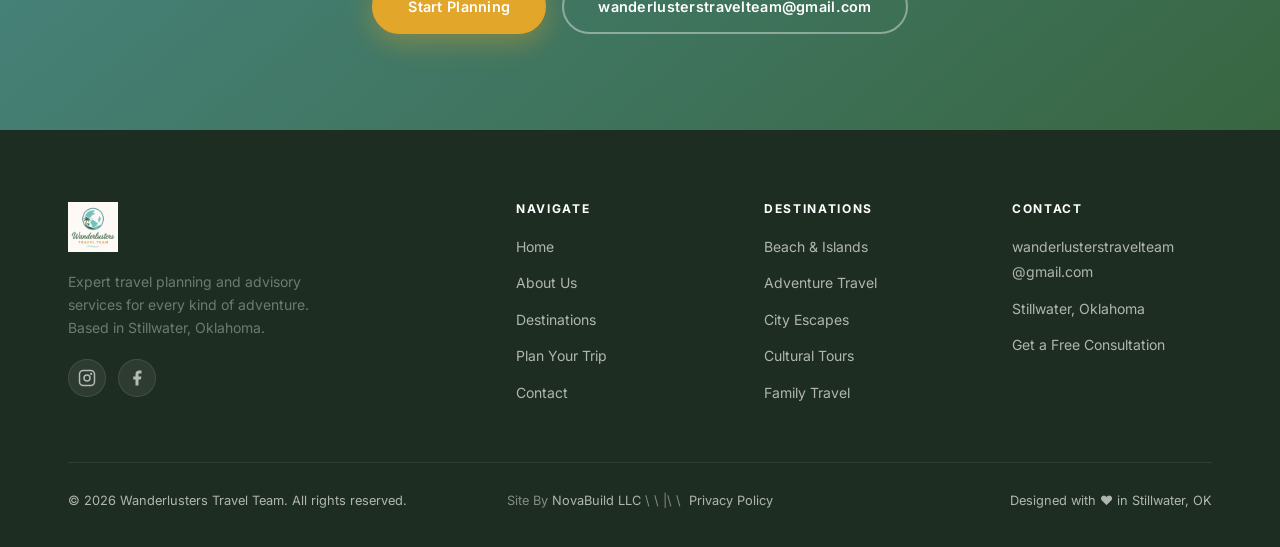
==== commit 11a1c5ee: "Privacy policy audit — add DNT, Google partner link, SMS consent, fix AI clause" ====
--- a/about.html
+++ b/about.html
@@ -122,7 +122,7 @@
       </div>
       <div class="footer-bottom">
         <span>&copy; 2026 Wanderlusters Travel Team. All rights reserved.</span>
-        <span class="footer-credit">Site By <a href="https://www.novabuildweb.com" target="_blank" rel="noopener noreferrer">NovaBuild LLC</a></span>
+        <span class="footer-credit">Site By <a href="https://www.novabuildweb.com" target="_blank" rel="noopener noreferrer">NovaBuild LLC</a> \&nbsp;\&nbsp;|\&nbsp;\&nbsp; <a href="privacy.html">Privacy Policy</a></span>
         <span>Designed with ❤️ in Stillwater, OK</span>
       </div>
     </div>
